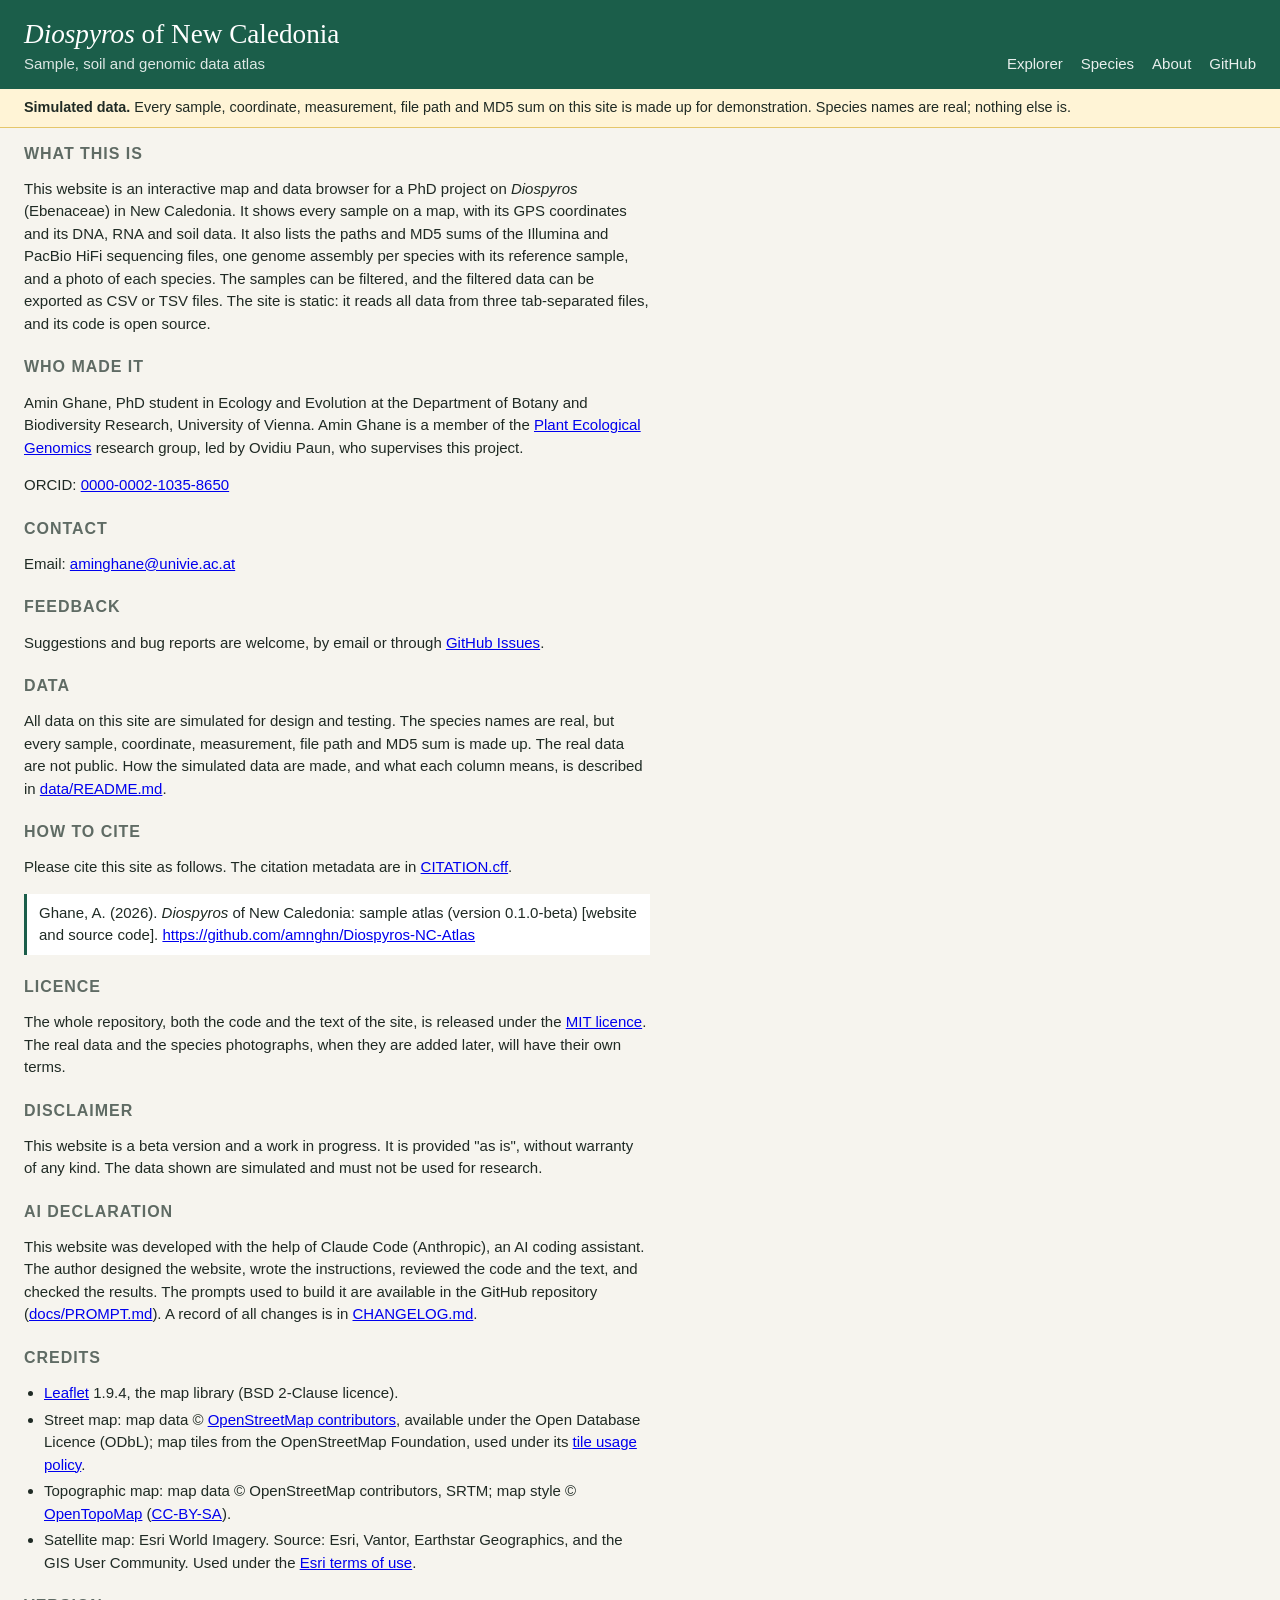
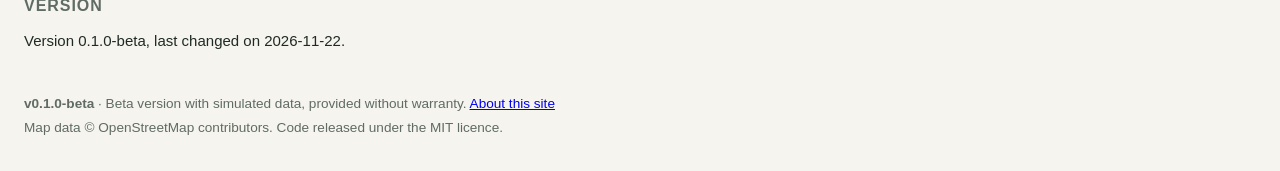
==== about.html @ 3038d0dd "Add About page with disclaimer and AI declaration about.html shares the header, navigation and foote" ====
<!doctype html>
<html lang="en-GB">
<head>
  <meta charset="utf-8">
  <meta name="viewport" content="width=device-width, initial-scale=1">
  <title>About — Diospyros of New Caledonia</title>
  <meta name="description" content="About the Diospyros of New Caledonia sample atlas: who made it, how to give feedback and cite it, licence, disclaimer and AI declaration. All data shown are simulated.">
  <link rel="stylesheet" href="css/style.css">
</head>
<body>
  <a class="skip-link" href="#main">Skip to the content</a>
  <header class="site-header">
    <div class="brand">
      <h1><em>Diospyros</em> of New Caledonia</h1>
      <p>Sample, soil and genomic data atlas</p>
    </div>
    <nav>
      <a href="./#explorer">Explorer</a>
      <a href="./#species">Species</a>
      <a href="about.html" aria-current="page">About</a>
      <a id="repo-link" href="#" hidden>GitHub</a>
    </nav>
  </header>

  <p class="notice">
    <strong>Simulated data.</strong> Every sample, coordinate, measurement, file path and MD5 sum on this site is
    made up for demonstration. Species names are real; nothing else is.
  </p>

  <main id="main" class="about">
    <section aria-labelledby="what">
      <h2 id="what">What this is</h2>
      <p>This website is an interactive map and data browser for a PhD project on <em>Diospyros</em> (Ebenaceae)
        in New Caledonia. It shows every sample on a map, with its GPS coordinates and its DNA, RNA and soil data.
        It also lists the paths and MD5 sums of the Illumina and PacBio HiFi sequencing files, one genome assembly
        per species with its reference sample, and a photo of each species. The samples can be filtered, and the
        filtered data can be exported as CSV or TSV files. The site is static: it reads all data from three
        tab-separated files, and its code is open source.</p>
    </section>

    <section aria-labelledby="who">
      <h2 id="who">Who made it</h2>
      <p>Amin Ghane, PhD student in Ecology and Evolution at the Department of Botany and Biodiversity Research,
        University of Vienna. Amin Ghane is a member of the
        <a href="https://plantgenomics.univie.ac.at/index.php?id=26086&amp;L=0">Plant Ecological Genomics</a>
        research group, led by Ovidiu Paun, who supervises this project.</p>
      <p>ORCID: <a href="https://orcid.org/0000-0002-1035-8650">0000-0002-1035-8650</a></p>
    </section>

    <section aria-labelledby="contact">
      <h2 id="contact">Contact</h2>
      <p>Email: <span id="contact-email">aminghane [at] univie.ac.at</span></p>
    </section>

    <section aria-labelledby="feedback">
      <h2 id="feedback">Feedback</h2>
      <p>Suggestions and bug reports are welcome, by email or through
        <a href="https://github.com/amnghn/Diospyros-NC-Atlas/issues">GitHub Issues</a>.</p>
    </section>

    <section aria-labelledby="data">
      <h2 id="data">Data</h2>
      <p>All data on this site are simulated for design and testing. The species names are real, but every sample,
        coordinate, measurement, file path and MD5 sum is made up. The real data are not public. How the simulated
        data are made, and what each column means, is described in
        <a href="https://github.com/amnghn/Diospyros-NC-Atlas/blob/main/data/README.md">data/README.md</a>.</p>
    </section>

    <section aria-labelledby="cite">
      <h2 id="cite">How to cite</h2>
      <p>Please cite this site as follows. The citation metadata are in
        <a href="https://github.com/amnghn/Diospyros-NC-Atlas/blob/main/CITATION.cff">CITATION.cff</a>.</p>
      <p id="citation" class="citation">Ghane, A. (2026). <em>Diospyros</em> of New Caledonia: sample atlas
        (version <span data-site="version"></span>) [website and source code].
        <a href="https://github.com/amnghn/Diospyros-NC-Atlas">https://github.com/amnghn/Diospyros-NC-Atlas</a></p>
    </section>

    <section aria-labelledby="licence">
      <h2 id="licence">Licence</h2>
      <p>The whole repository, both the code and the text of the site, is released under the
        <a href="LICENSE">MIT licence</a>. The real data and the species photographs, when they are added later,
        will have their own terms.</p>
    </section>

    <section aria-labelledby="disclaimer">
      <h2 id="disclaimer">Disclaimer</h2>
      <p>This website is a beta version and a work in progress. It is provided "as is", without warranty of any
        kind. The data shown are simulated and must not be used for research.</p>
    </section>

    <section aria-labelledby="ai">
      <h2 id="ai">AI declaration</h2>
      <p>This website was developed with the help of Claude Code (Anthropic), an AI coding assistant. The author
        designed the website, wrote the instructions, reviewed the code and the text, and checked the results.
        The prompts used to build it are available in the GitHub repository
        (<a href="https://github.com/amnghn/Diospyros-NC-Atlas/blob/main/docs/PROMPT.md">docs/PROMPT.md</a>).
        A record of all changes is in
        <a href="https://github.com/amnghn/Diospyros-NC-Atlas/blob/main/CHANGELOG.md">CHANGELOG.md</a>.</p>
    </section>

    <section aria-labelledby="credits">
      <h2 id="credits">Credits</h2>
      <ul>
        <li><a href="https://leafletjs.com">Leaflet</a> 1.9.4, the map library (BSD 2-Clause licence).</li>
        <li>Street map: map data © <a href="https://www.openstreetmap.org/copyright">OpenStreetMap contributors</a>,
          available under the Open Database Licence (ODbL); map tiles from the OpenStreetMap Foundation, used
          under its <a href="https://operations.osmfoundation.org/policies/tiles/">tile usage policy</a>.</li>
        <li>Topographic map: map data © OpenStreetMap contributors, SRTM; map style ©
          <a href="https://opentopomap.org">OpenTopoMap</a>
          (<a href="https://creativecommons.org/licenses/by-sa/3.0/">CC-BY-SA</a>).</li>
        <li>Satellite map: Esri World Imagery. Source: Esri, Vantor, Earthstar Geographics, and the GIS User
          Community. Used under the <a href="https://goto.arcgisonline.com/maps/World_Imagery">Esri terms of
          use</a>.</li>
      </ul>
    </section>

    <section aria-labelledby="version">
      <h2 id="version">Version</h2>
      <p>Version <span data-site="version"></span>, last changed on <span data-site="date"></span>.</p>
    </section>
  </main>

  <footer class="site-footer">
    <p><strong>v<span data-site="version"></span></strong> · Beta version with simulated data, provided without warranty.
      <a href="about.html">About this site</a></p>
    <p>Map data © OpenStreetMap contributors. Code released under the MIT licence.</p>
  </footer>

  <script src="js/version.js"></script>
  <script src="js/site.js"></script>
</body>
</html>
---- css/style.css ----
:root {
  --bg: #f6f4ee;
  --surface: #ffffff;
  --ink: #1f2a24;
  --muted: #5f6b64;
  --line: #dcd8cc;
  --accent: #1b5e4a;
  --accent-soft: #e3efe9;
  --warn-bg: #fff4d6;
  --warn-line: #e5c66a;
  --radius: 8px;
  --mono: ui-monospace, SFMono-Regular, Menlo, Consolas, monospace;
}

* { box-sizing: border-box; }

body {
  margin: 0;
  background: var(--bg);
  color: var(--ink);
  font: 15px/1.5 -apple-system, BlinkMacSystemFont, "Segoe UI", Roboto, Helvetica, Arial, sans-serif;
}

h1, h2, h3 { margin: 0; line-height: 1.2; }
h2 { font-size: 1rem; text-transform: uppercase; letter-spacing: 0.06em; color: var(--muted); }
em, .sci { font-style: italic; }
code, .mono { font-family: var(--mono); font-size: 0.85em; }
button, select, input { font: inherit; color: inherit; }

button {
  cursor: pointer;
  border: 1px solid var(--line);
  background: var(--surface);
  border-radius: 6px;
  padding: 4px 10px;
}
button:hover { border-color: var(--accent); color: var(--accent); }
.link-btn { border: 0; background: none; padding: 0; color: var(--accent); text-decoration: underline; }

/* Skip link: hidden until it receives keyboard focus */
.skip-link {
  position: absolute; left: 8px; top: -48px; z-index: 2000;
  padding: 6px 12px; background: var(--surface); color: var(--accent); border-radius: 6px;
}
.skip-link:focus { top: 8px; }

/* Header */
.site-header {
  display: flex; flex-wrap: wrap; align-items: flex-end; justify-content: space-between; gap: 12px;
  padding: 18px 24px 14px;
  background: var(--accent); color: #fff;
}
.brand h1 { font-family: Georgia, "Times New Roman", serif; font-size: 1.7rem; font-weight: 500; }
.brand p { margin: 2px 0 0; opacity: 0.85; }
.site-header nav { display: flex; gap: 18px; }
.site-header nav a { color: #fff; text-decoration: none; opacity: 0.9; }
.site-header nav a:hover { opacity: 1; text-decoration: underline; }

.notice {
  margin: 0; padding: 8px 24px;
  background: var(--warn-bg); border-bottom: 1px solid var(--warn-line);
  font-size: 0.9rem;
}

/* Explorer layout */
.explorer {
  display: grid; grid-template-columns: 270px minmax(0, 1fr); gap: 16px;
  padding: 16px 24px;
}
.filters {
  background: var(--surface); border: 1px solid var(--line); border-radius: var(--radius);
  padding: 14px; align-self: start;
}
.filters-head { display: flex; justify-content: space-between; align-items: baseline; margin-bottom: 10px; }
#search { width: 100%; padding: 6px 8px; border: 1px solid var(--line); border-radius: 6px; background: #fff; }

.facet { border: 0; padding: 0; margin: 14px 0 0; }
.facet legend {
  display: flex; justify-content: space-between; width: 100%; padding: 0 0 4px;
  font-weight: 600; font-size: 0.85rem; border-bottom: 1px solid var(--line); margin-bottom: 6px;
}
.facet-actions button { border: 0; background: none; padding: 0 0 0 8px; color: var(--accent); font-size: 0.78rem; font-weight: 400; }
.facet label { display: flex; align-items: center; gap: 6px; padding: 2px 0; cursor: pointer; }
.facet .count { margin-left: auto; color: var(--muted); font-size: 0.8rem; font-variant-numeric: tabular-nums; }
.swatch { width: 10px; height: 10px; border-radius: 50%; flex: none; display: inline-block; }

.export { margin-top: 18px; padding-top: 14px; border-top: 1px solid var(--line); }
.hint { margin: 6px 0 10px; font-size: 0.8rem; color: var(--muted); }
.export-row { display: flex; align-items: center; gap: 6px; margin-top: 6px; }
.export-row span { flex: 1; font-size: 0.9rem; }
.export-row button { background: var(--accent); border-color: var(--accent); color: #fff; font-size: 0.8rem; }
.export-row button:hover { background: #134537; color: #fff; }

/* Workspace */
.toolbar { display: flex; flex-wrap: wrap; align-items: center; gap: 12px; margin-bottom: 8px; }
.summary { margin: 0; flex: 1; min-width: 200px; }
.summary strong { font-variant-numeric: tabular-nums; }
.color-by select { margin-left: 4px; padding: 3px 6px; border: 1px solid var(--line); border-radius: 6px; background: #fff; }

#map { height: 520px; border: 1px solid var(--line); border-radius: var(--radius); background: #cfe3ee; z-index: 0; }

.mk { background: none; border: 0; }
.mk svg { display: block; filter: drop-shadow(0 1px 2px rgba(0, 0, 0, 0.45)); }
.mk-selected svg { filter: drop-shadow(0 0 0 #000) drop-shadow(0 0 5px rgba(0, 0, 0, 0.9)); transform: scale(1.35); }

.legend {
  background: rgba(255, 255, 255, 0.94); padding: 8px 10px; border-radius: 6px;
  box-shadow: 0 1px 4px rgba(0, 0, 0, 0.3); font-size: 0.8rem; line-height: 1.6;
}
.legend div { display: flex; align-items: center; gap: 6px; }
.legend .star { width: 10px; text-align: center; font-size: 0.95rem; line-height: 1; }
.legend hr { border: 0; border-top: 1px solid var(--line); margin: 4px 0; }

.table-head { display: flex; flex-wrap: wrap; align-items: center; gap: 12px; margin: 16px 0 8px; }
.column-toggles { display: flex; flex-wrap: wrap; gap: 6px; }
.column-toggles label {
  display: inline-flex; align-items: center; gap: 5px; cursor: pointer;
  padding: 2px 10px; border: 1px solid var(--line); border-radius: 999px; background: var(--surface); font-size: 0.85rem;
}
.column-toggles label:has(input:checked) { background: var(--accent-soft); border-color: var(--accent); }

.table-wrap {
  background: var(--surface); border: 1px solid var(--line); border-radius: var(--radius);
  overflow: auto; max-height: 460px;
}
table { border-collapse: collapse; width: 100%; font-size: 0.85rem; }
th, td { padding: 6px 10px; text-align: left; white-space: nowrap; border-bottom: 1px solid #ece9df; }
th {
  position: sticky; top: 0; background: #efece2; cursor: pointer; user-select: none;
  font-weight: 600; z-index: 1;
}
th:hover { color: var(--accent); }
th .sort-btn { all: unset; cursor: pointer; }
th .sort-btn:focus-visible { outline: 2px solid var(--accent); outline-offset: 2px; }
th .arrow { opacity: 0.6; margin-left: 3px; }
td.num { text-align: right; font-variant-numeric: tabular-nums; }
tbody tr { cursor: pointer; }
tbody tr:hover { background: #f4f8f6; }
tbody tr.selected { background: var(--accent-soft); }
tbody tr:focus-visible { outline: 2px solid var(--accent); outline-offset: -2px; }
.badge {
  display: inline-block; padding: 0 7px; border-radius: 999px; font-size: 0.75rem;
  background: #fbe9b0; color: #5b4500; border: 1px solid #e5c66a;
}
.empty { padding: 24px; text-align: center; color: var(--muted); margin: 0; }

/* Species */
.species-section, .about { padding: 16px 24px 8px; }
.section-intro { color: var(--muted); margin: 4px 0 14px; max-width: 70ch; }
.species-cards { display: grid; grid-template-columns: repeat(auto-fill, minmax(260px, 1fr)); gap: 16px; }
.card {
  background: var(--surface); border: 1px solid var(--line); border-radius: var(--radius);
  overflow: hidden; display: flex; flex-direction: column;
}
.card img { width: 100%; aspect-ratio: 4 / 3; object-fit: cover; display: block; background: #eee; }
.card-body { padding: 12px 14px 14px; display: flex; flex-direction: column; gap: 8px; flex: 1; }
.card h3 { font-family: Georgia, serif; font-style: italic; font-weight: 500; font-size: 1.15rem; display: flex; align-items: center; gap: 8px; }
.card .credit { font-size: 0.75rem; color: var(--muted); margin: -4px 0 0; }
.card .path { word-break: break-all; font-family: var(--mono); font-size: 0.75rem; color: var(--muted); }
.card-actions { margin-top: auto; display: flex; gap: 6px; flex-wrap: wrap; }

dl.kv { display: grid; grid-template-columns: auto 1fr; gap: 2px 12px; margin: 0; font-size: 0.85rem; }
dl.kv dt { color: var(--muted); }
dl.kv dd { margin: 0; font-variant-numeric: tabular-nums; }

.about p, .about ul { max-width: 75ch; }
.about section + section { margin-top: 22px; }
.about h2 { margin-bottom: 6px; }
.about ul { padding-left: 20px; }
.about li + li { margin-top: 4px; }
.citation { padding: 8px 12px; background: var(--surface); border-left: 3px solid var(--accent); }

/* Detail drawer */
.detail {
  position: fixed; top: 0; right: 0; bottom: 0; width: min(460px, 100vw);
  background: var(--surface); border-left: 1px solid var(--line);
  box-shadow: -6px 0 24px rgba(0, 0, 0, 0.18);
  overflow-y: auto; padding: 18px 20px 28px; z-index: 1000;
}
.detail-close { position: absolute; top: 10px; right: 12px; font-size: 1.3rem; line-height: 1; padding: 2px 9px; }
.detail h3 { font-size: 1.3rem; padding-right: 40px; }
.detail .sub { margin: 2px 0 10px; color: var(--muted); }
.detail img { width: 100%; border-radius: 6px; border: 1px solid var(--line); }
.detail h4 {
  margin: 18px 0 6px; font-size: 0.8rem; text-transform: uppercase; letter-spacing: 0.06em;
  color: var(--muted); border-bottom: 1px solid var(--line); padding-bottom: 3px;
}
.file { padding: 7px 0; border-bottom: 1px dashed var(--line); font-size: 0.82rem; }
.file:last-child { border-bottom: 0; }
.file .meta { display: flex; justify-content: space-between; gap: 8px; }
.file .path, .file .md5 { font-family: var(--mono); font-size: 0.74rem; word-break: break-all; color: var(--muted); }

.site-footer { padding: 18px 24px 28px; color: var(--muted); font-size: 0.85rem; }
.site-footer p { margin: 0 0 4px; }
.error { margin: 24px; padding: 16px; background: #fde8e4; border: 1px solid #e3a297; border-radius: var(--radius); }

@media (max-width: 860px) {
  .explorer { grid-template-columns: minmax(0, 1fr); padding: 12px; }
  .species-section, .about, .site-footer { padding-left: 12px; padding-right: 12px; }
  #map { height: 400px; }
}
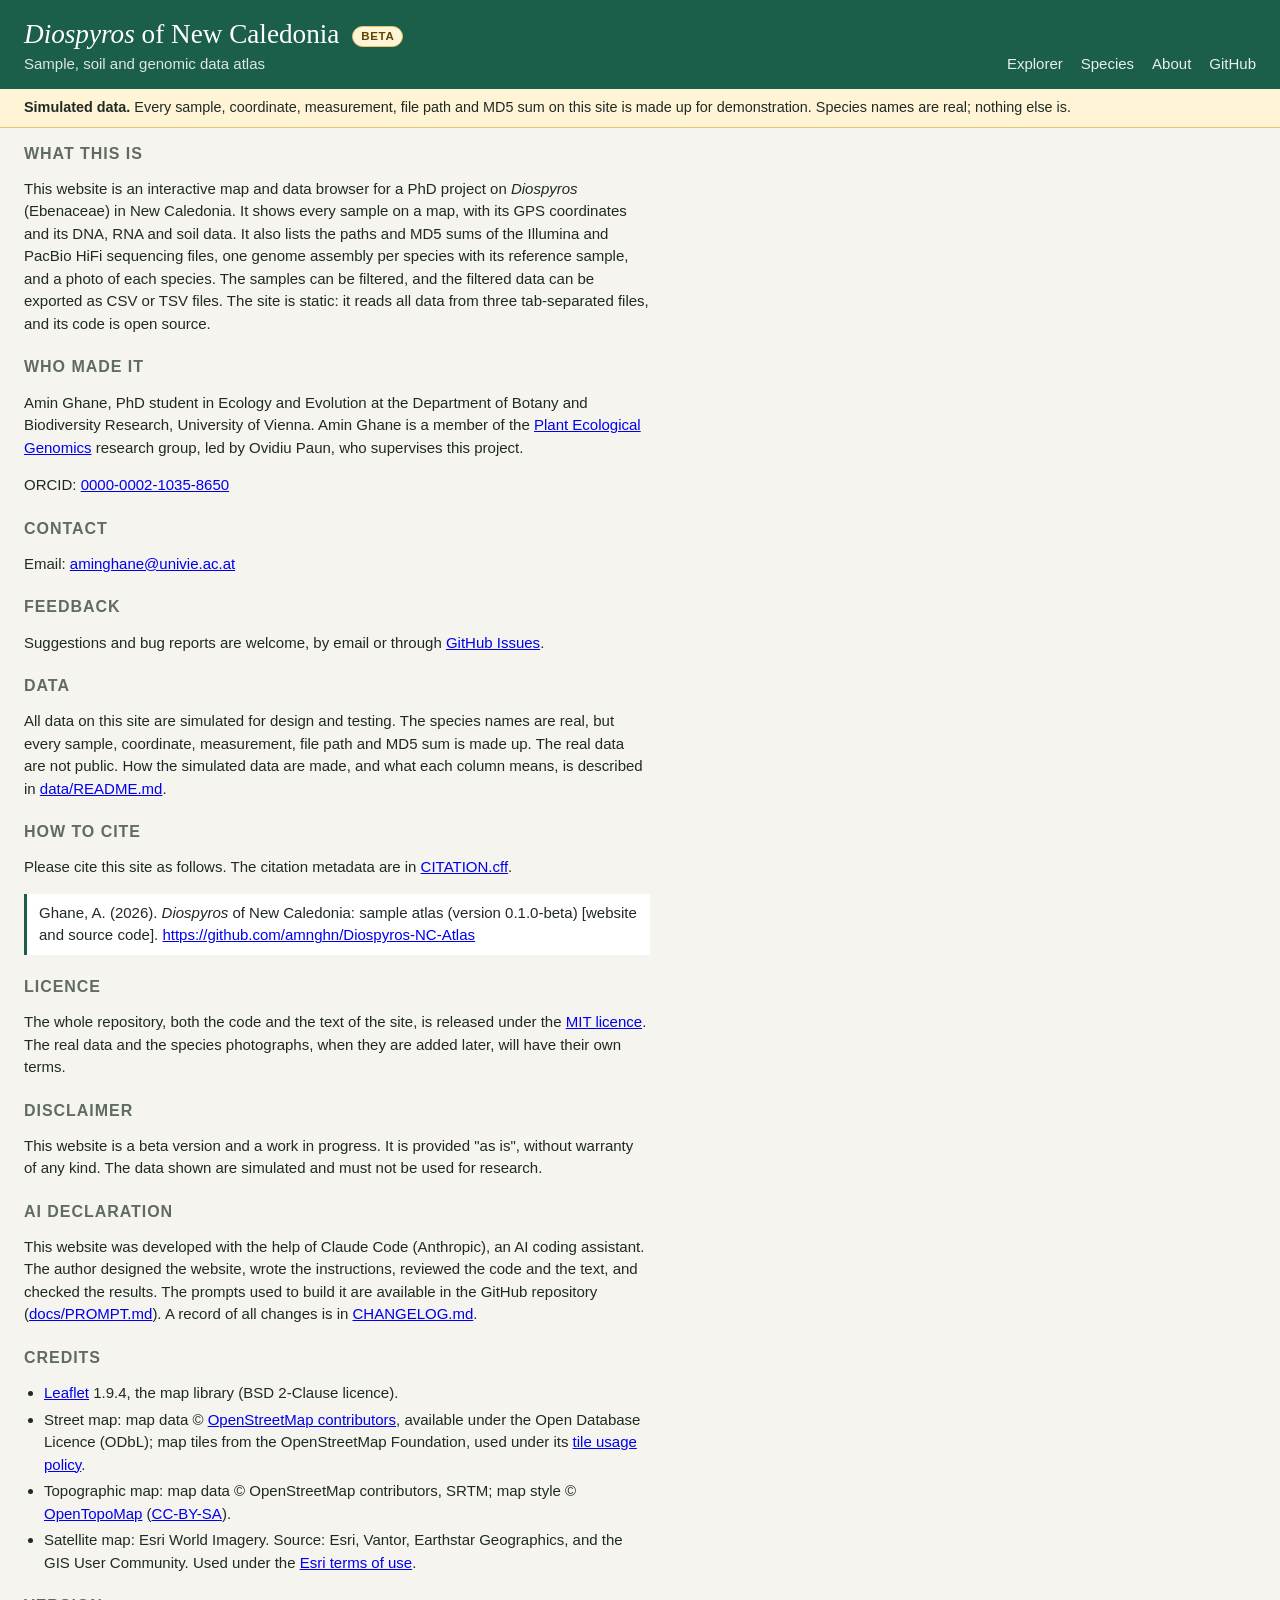
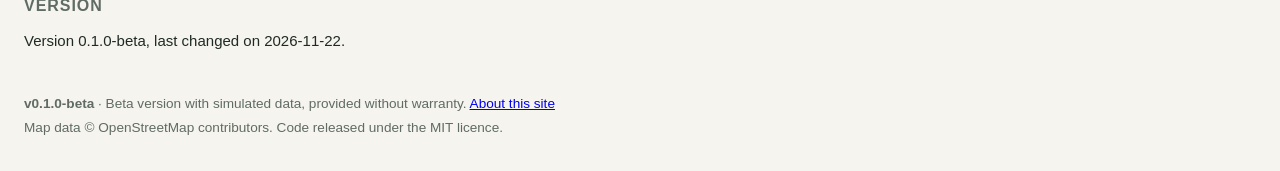
==== commit 1697c743: "Add Beta badge, Open Graph metadata, preview image and favicon Co-Authored-By: Claude Opus 5.5 <nore" ====
--- a/about.html
+++ b/about.html
@@ -5,13 +5,26 @@
   <meta name="viewport" content="width=device-width, initial-scale=1">
   <title>About — Diospyros of New Caledonia</title>
   <meta name="description" content="About the Diospyros of New Caledonia sample atlas: who made it, how to give feedback and cite it, licence, disclaimer and AI declaration. All data shown are simulated.">
+  <link rel="canonical" href="https://amnghn.github.io/Diospyros-NC-Atlas/about.html">
+  <link rel="icon" href="favicon.svg" type="image/svg+xml">
+  <meta property="og:type" content="website">
+  <meta property="og:site_name" content="Diospyros of New Caledonia">
+  <meta property="og:title" content="About — Diospyros of New Caledonia">
+  <meta property="og:description" content="About the Diospyros of New Caledonia sample atlas: who made it, how to give feedback and cite it, licence, disclaimer and AI declaration. All data shown are simulated.">
+  <meta property="og:url" content="https://amnghn.github.io/Diospyros-NC-Atlas/about.html">
+  <meta property="og:image" content="https://amnghn.github.io/Diospyros-NC-Atlas/assets/og-image.png">
+  <meta property="og:image:width" content="1200">
+  <meta property="og:image:height" content="630">
+  <meta property="og:image:alt" content="The sample atlas: a map of New Caledonia with simulated Diospyros sample locations, filters and the Beta badge.">
+  <meta property="og:locale" content="en_GB">
+  <meta name="twitter:card" content="summary_large_image">
   <link rel="stylesheet" href="css/style.css">
 </head>
 <body>
   <a class="skip-link" href="#main">Skip to the content</a>
   <header class="site-header">
     <div class="brand">
-      <h1><em>Diospyros</em> of New Caledonia</h1>
+      <h1><em>Diospyros</em> of New Caledonia <span class="beta-badge">Beta</span></h1>
       <p>Sample, soil and genomic data atlas</p>
     </div>
     <nav>
--- a/css/style.css
+++ b/css/style.css
@@ -52,6 +52,12 @@
 }
 .brand h1 { font-family: Georgia, "Times New Roman", serif; font-size: 1.7rem; font-weight: 500; }
 .brand p { margin: 2px 0 0; opacity: 0.85; }
+.beta-badge {
+  display: inline-block; vertical-align: middle; margin-left: 6px; padding: 1px 8px;
+  border: 1px solid var(--warn-line); border-radius: 999px; background: var(--warn-bg); color: #5b4500;
+  font: 600 0.72rem/1.5 -apple-system, BlinkMacSystemFont, "Segoe UI", Roboto, Helvetica, Arial, sans-serif;
+  letter-spacing: 0.06em; text-transform: uppercase;
+}
 .site-header nav { display: flex; gap: 18px; }
 .site-header nav a { color: #fff; text-decoration: none; opacity: 0.9; }
 .site-header nav a:hover { opacity: 1; text-decoration: underline; }
